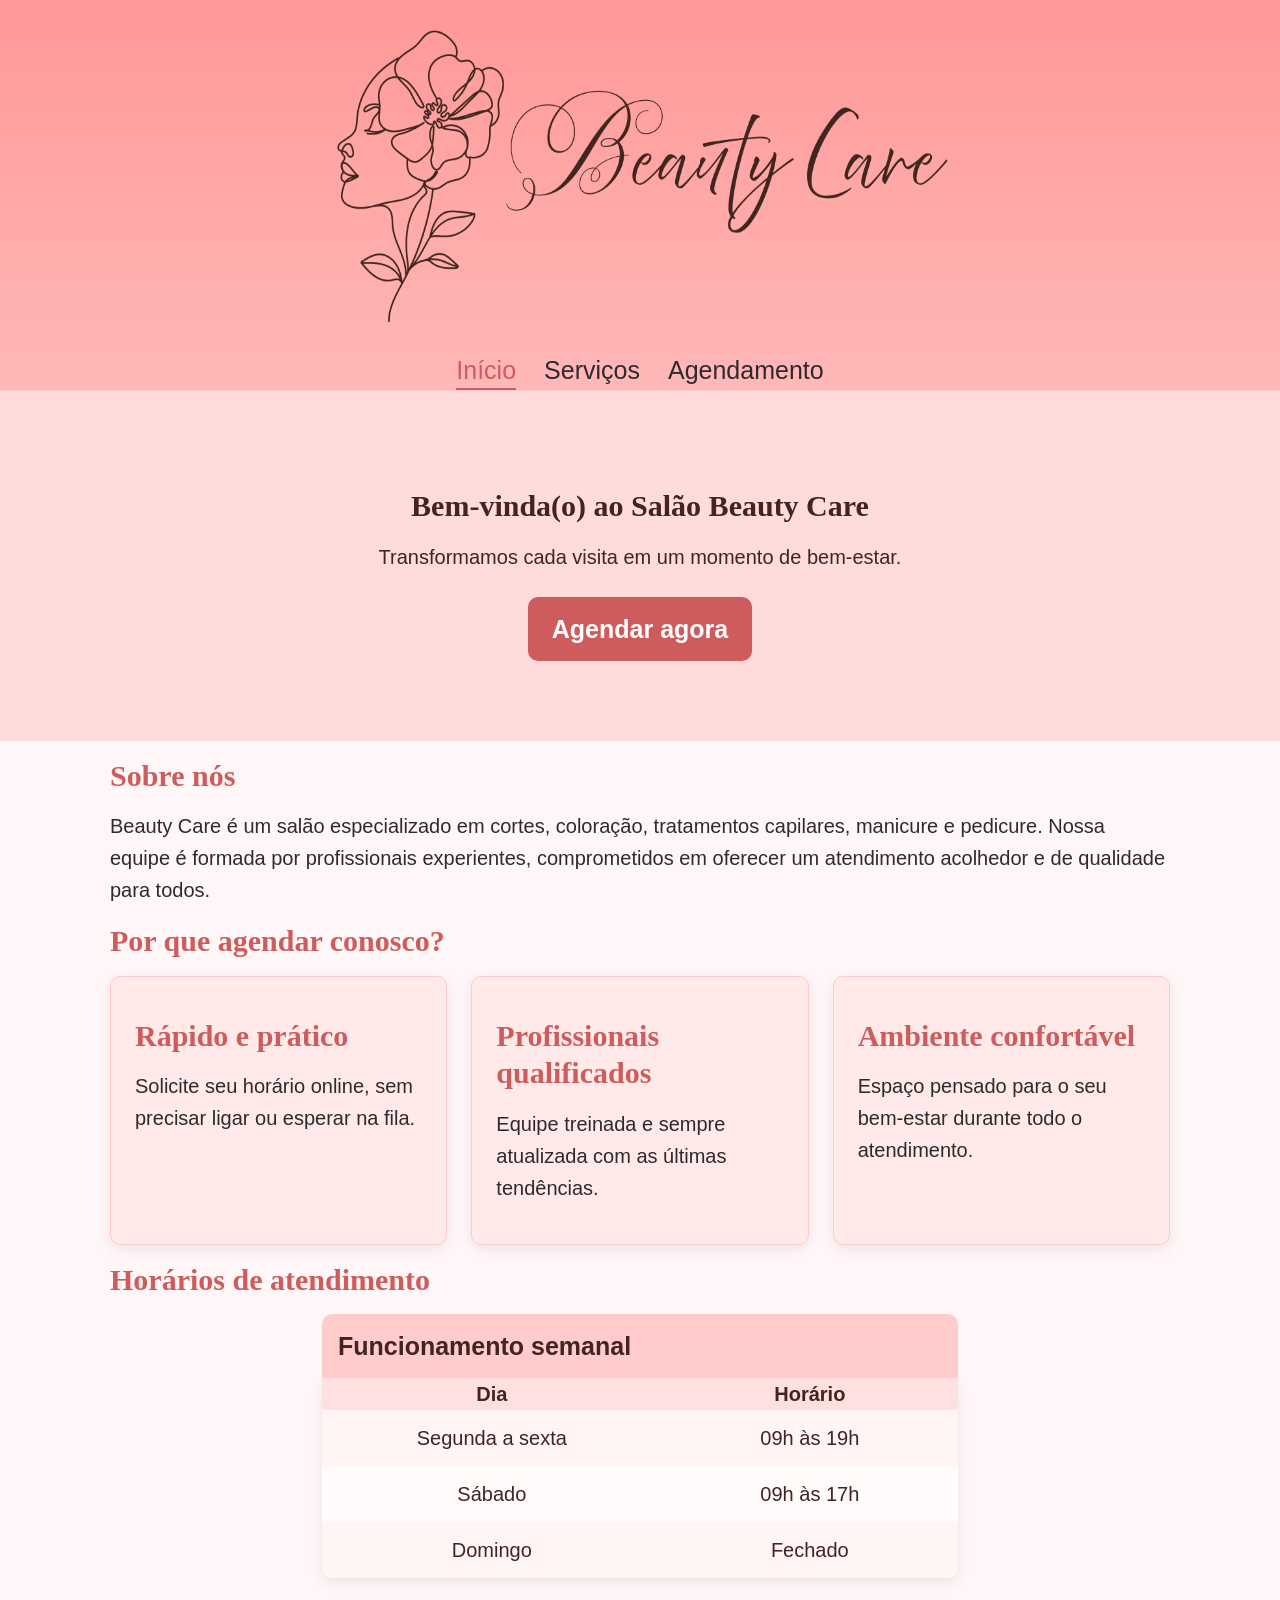
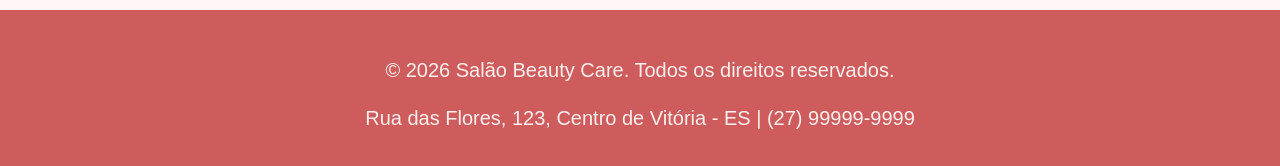
==== index.html @ 9afc5921 "First Commit :)" ====
<!DOCTYPE html>
<html lang="pt-BR">
<head>
  <meta charset="UTF-8">
  <meta name="viewport" content="width=device-width, initial-scale=1.0">
  <title>Início | Beauty Care</title>
  <meta name="description" content="Agende seu horário no Salão Beauty Care. Cortes, coloração, manicure e muito mais.">
  <link rel="stylesheet" href="css/style.css">
</head>
<body>

  <header class="site-header">
    <div class="container header-inner">
      <a href="index.html" class="logo">
        <img src="img/logo.png" alt="Beauty Care">
      </a>

      <input type="checkbox" id="menuToggle" class="menu-toggle-input">
      <label for="menuToggle" class="menu-toggle" aria-label="Abrir ou fechar menu">
        <span></span>
        <span></span>
        <span></span>
      </label>

      <nav class="main-nav" id="mainNav" aria-label="Navegação principal">
        <ul>
          <li><a href="index.html" aria-current="page">Início</a></li>
          <li><a href="servicos.html">Serviços</a></li>
          <li><a href="agendamento.html">Agendamento</a></li>
        </ul>
      </nav>
    </div>
  </header>

  <main>
    <section class="hero">
      <div class="container hero-inner">
        <h1>Bem-vinda(o) ao Salão Beauty Care</h1>
        <p>Transformamos cada visita em um momento de bem-estar.</p>
        <a href="agendamento.html" class="btn btn-primary">Agendar agora</a>
      </div>
    </section>

    <section class="sobre container" aria-labelledby="sobre-titulo">
      <h2 id="sobre-titulo">Sobre nós</h2>
      <p>
        Beauty Care é um salão especializado em cortes, coloração, tratamentos capilares,
        manicure e pedicure. Nossa equipe é formada por profissionais experientes, comprometidos em
        oferecer um atendimento acolhedor e de qualidade para todos.
      </p>
    </section>

    <section class="destaques container" aria-labelledby="destaques-titulo">
      <h2 id="destaques-titulo">Por que agendar conosco?</h2>
      <div class="cards-grid">
        <article class="card">
          <h3>Rápido e prático</h3>
          <p>Solicite seu horário online, sem precisar ligar ou esperar na fila.</p>
        </article>
        <article class="card">
          <h3>Profissionais qualificados</h3>
          <p>Equipe treinada e sempre atualizada com as últimas tendências.</p>
        </article>
        <article class="card">
          <h3>Ambiente confortável</h3>
          <p>Espaço pensado para o seu bem-estar durante todo o atendimento.</p>
        </article>
      </div>
    </section>

    <section class="horarios container" aria-labelledby="horarios-titulo">
      <h2 id="horarios-titulo">Horários de atendimento</h2>
      <table class="tabela-horarios">
        <caption>Funcionamento semanal</caption>
        <thead>
          <tr>
            <th scope="col">Dia</th>
            <th scope="col">Horário</th>
          </tr>
        </thead>
        <tbody>
          <tr>
            <th scope="row">Segunda a sexta</th>
            <td>09h às 19h</td>
          </tr>
          <tr>
            <th scope="row">Sábado</th>
            <td>09h às 17h</td>
          </tr>
          <tr>
            <th scope="row">Domingo</th>
            <td>Fechado</td>
          </tr>
        </tbody>
      </table>
    </section>
  </main>

  <footer class="site-footer">
    <div class="container footer-inner">
      <p>&copy; 2026 Salão Beauty Care. Todos os direitos reservados.</p>
      <p>Rua das Flores, 123, Centro de Vitória - ES | (27) 99999-9999</p>
    </div>
  </footer>

</body>
</html>
---- css/style.css ----
/* =========================================
   RESET BÁSICO E VARIÁVEIS
========================================= */
:root {
  --cor-primaria: #ce5c5c;
  --cor-primaria-escura: #ce5c5c;
  --cor-secundaria: #f6e9ee;
  --cor-texto: #2f2a2d;
  --cor-texto-claro: #6c6468;
  --cor-fundo: #fff7f7;
  --cor-borda: #ffcaca;
  --cor-erro: #c62828;
  --cor-sucesso: #2e7d32;
  --fonte-titulo: "Georgia", "Times New Roman", serif;
  --fonte-texto: "Segoe UI", Arial, Helvetica, sans-serif;
  --raio: 10px;
  --sombra: 0 4px 14px rgba(0, 0, 0, 0.08);
}

* {
  margin: 0;
  padding: 0;
  box-sizing: border-box;
}

html {
  scroll-behavior: smooth;
}

body {
  font-family: var(--fonte-texto);
  color: var(--cor-texto);
  background-color: var(--cor-fundo);
  line-height: 1.6;
}

h1, h2, h3 {
  font-family: var(--fonte-titulo);
  color: var(--cor-primaria-escura);
  line-height: 1.25;
}

h1 { font-size: 30px; margin-bottom: 1rem; margin-top: 1rem;}
h2 { font-size: 30px; margin-bottom: 1rem; margin-top: 1rem;}
h3 { font-size: 30px; margin-bottom: 1rem; margin-top: 1rem;}

p { font-size: 20px; margin-bottom: 1rem; margin-top: 1rem;}

a {
  color: var(--cor-primaria);
  text-decoration: none;
}

a:hover, a:focus {
  text-decoration: underline;
}

img { max-width: 100%; display: block; }

.container {
  width: 100%;
  max-width: 1100px;
  margin: 0 auto;
  padding: 0 1.25rem;
}

.sr-only {
  position: absolute;
  width: 1px; height: 1px;
  overflow: hidden;
  clip: rect(0, 0, 0, 0);
  white-space: nowrap;
}

/* =========================================
   BOTÕES
========================================= */
.btn {
  display: inline-block;
  padding: 0.75rem 1.5rem;
  border-radius: var(--raio);
  font-weight: 600;
  border: none;
  cursor: pointer;
  transition: background-color 0.2s ease, transform 0.15s ease;
  font-size: 25px;
}

.btn-primary {
  background-color: var(--cor-primaria);
  color: #fff;
}

.btn-primary:hover, .btn-primary:focus {
  background-color: var(--cor-primaria-escura);
  text-decoration: none;
  transform: translateY(-1px);
}

/* =========================================
   CABEÇALHO / NAVEGAÇÃO
========================================= */
.site-header {
  background-image: linear-gradient(to bottom, #ff9898, #ffb8b8);
  border-bottom: 1px solid var(--cor-borda);
  position: relative; /* ou static */
  top: auto;          /* remove o efeito de fixar */
  z-index: 100;
}

.header-inner {
  display: flex;
  flex-direction: column; /* empilha logo e menu */
  align-items: center;    /* centraliza horizontalmente */
}

.logo {
  margin: 0 auto;
}

.logo img {
  width: 650px;   /* menor largura */
  height: 350px;   /* mantém proporção */
  display: block;
  margin-left: 0; /* cola no canto esquerdo */
}

.main-nav ul {
  list-style: none;
  display: flex;
  gap: 1.75rem;
}

.main-nav a {
  color: var(--cor-texto);
  font-weight: 500;
  font-size: 25px;
  padding: 0.25rem 0;
  border-bottom: 2px solid transparent;
}

.main-nav a:hover,
.main-nav a[aria-current="page"] {
  color: var(--cor-primaria);
  border-bottom-color: var(--cor-primaria);
  text-decoration: none;
}

.menu-toggle-input {
  position: absolute;
  width: 1px;
  height: 1px;
  overflow: hidden;
  clip: rect(0, 0, 0, 0);
  white-space: nowrap;
}

.menu-toggle-input:focus-visible ~ .menu-toggle {
  outline: 2px solid var(--cor-primaria-escura);
  outline-offset: 2px;
}

.menu-toggle {
  display: none;
  flex-direction: column;
  justify-content: space-between;
  width: 28px;
  height: 20px;
  background: none;
  border: none;
  cursor: pointer;
  padding: 0;
}

.menu-toggle span {
  display: block;
  height: 3px;
  width: 100%;
  background-color: var(--cor-primaria-escura);
  border-radius: 2px;
}

/* =========================================
   HERO
========================================= */
.hero {
  background-color: #ffdbdb;
  padding: 5rem 0;
  text-align: center;
  color: #402520;
}
.hero h1,
.hero p {
  color: #402520;
}

.hero p {
  max-width: 560px;
  margin: 0 auto 1.5rem;
  color: #402520;
}

/* =========================================
   SEÇÕES GERAIS
========================================= */
main section {
  padding: 3rem 0;
}

.page-intro {
  padding-bottom: 1.5rem;
}

.page-intro p {
  color: var(--cor-texto-claro);
}

/* =========================================
   CARDS
========================================= */
.cards-grid {
  display: grid;
  grid-template-columns: repeat(3, 1fr);
  gap: 1.5rem;
}

.card {
  background-color: #ffe9e9;
  border: 1px solid var(--cor-borda);
  border-radius: var(--raio);
  padding: 1.5rem;
  box-shadow: var(--sombra);
}

.servico .preco {
  font-weight: 700;
  color: var(--cor-primaria-escura);
  margin-top: 0.5rem;
}

.page-intro p {
  color: #402520;
}

.cta-box {
  text-align: center;
  margin-top: 2.5rem;
}

.cta-box p {
  color: var(--cor-texto-claro);
  color: #402520;
}

/* =========================================
   TABELA DE HORÁRIOS
========================================= */
.tabela-horarios {
  width: 60%;
  margin: 0 auto;
  border-collapse: collapse;
  background-color: #fffbfb;
  box-shadow: var(--sombra);
  border-radius: var(--raio);
  overflow: hidden;
}

.tabela-horarios caption {
  text-align: left;
  padding: 0.75rem 1rem;
  font-weight: bold;
  background-color: #ffcbcb;
  font-size: 25px;
  color: #402520;
}

.tabela-horarios thead th {
  font-weight: bold;
  background-color: #ffe0e0;
  color: #402520;
  font-size: 20px;
}

.tabela-horarios tbody th {
  font-weight: normal;
  color: #402520;
  font-size: 20px;
}

.tabela-horarios td {
  font-weight: normal;
  padding: 0.75rem 1rem;
  border-bottom: none;
  text-align: center;
  color: #402520;
  font-size: 20px;
}

.tabela-horarios tbody tr:nth-child(odd) {
  background-color: #fff5f5;
}

/* =========================================
   FORMULÁRIO
========================================= */
.form-section form {
  max-width: 640px;
  margin: 0 auto;
  background-color: #fff;
  border: 1px solid var(--cor-borda);
  border-radius: var(--raio);
  padding: 2rem;
  box-shadow: var(--sombra);
}

.form-group {
  margin-bottom: 1.25rem;
  display: flex;
  flex-direction: column;
}

.form-row {
  display: grid;
  grid-template-columns: 1fr 1fr;
  gap: 1rem;
}

label {
  font-weight: 600;
  margin-bottom: 0.35rem;
  font-size: 25px;
}

input, select, textarea {
  padding: 0.65rem 0.75rem;
  border: 1px solid var(--cor-borda);
  border-radius: 6px;
  font-family: inherit;
  font-size: 20px;
  background-color: #fff;
  color: var(--cor-texto);
}

input:focus, select:focus, textarea:focus {
  outline: none;
  border-color: var(--cor-primaria);
  box-shadow: 0 0 0 3px rgba(184, 73, 122, 0.15);
}

input:invalid:not(:placeholder-shown), select:invalid, textarea:invalid:not(:placeholder-shown) {
  border-color: var(--cor-erro);
}

.aviso-horario {
  font-size: 0.85rem;
  color: var(--cor-texto-claro);
  margin-top: -0.5rem;
  margin-bottom: 1.25rem;
}

/* =========================================
   RODAPÉ
========================================= */
.site-footer {
  background-color: var(--cor-primaria-escura);
  color: #fff;
  padding: 1.75rem 0;
  margin-top: 2rem;
  text-align: center;
}

.site-footer p {
  margin-bottom: 0.25rem;
  font-size: 20px;
  opacity: 0.9;
}

/* =========================================
   RESPONSIVIDADE
========================================= */
@media (max-width: 900px) {
  .cards-grid {
    grid-template-columns: repeat(2, 1fr);
  }
}

@media (max-width: 700px) {
  .menu-toggle {
    display: flex;
  }

  .main-nav {
    margin-left: auto;
    position: static;
    width: 100%;
    max-height: 0;
    overflow: hidden;
    transition: max-height 0.3s ease;
  }

  .menu-toggle-input:checked ~ .main-nav {
    max-height: 300px;
  }

  .main-nav ul {
    flex-direction: column;
    gap: 0;
    padding: 0.5rem 1.25rem 1rem;
  }

  .main-nav li {
    border-bottom: 1px solid var(--cor-borda);
  }

  .main-nav li:last-child {
    border-bottom: none;
  }

  .main-nav a {
    display: block;
    padding: 0.75rem 0;
  }

  .hero h1 { font-size: 1.8rem; }

  .cards-grid {
    grid-template-columns: 1fr;
  }

  .form-row {
    grid-template-columns: 1fr;
  }

  .form-section form {
    padding: 1.25rem;
  }
}

@media (max-width: 420px) {
  h1 { font-size: 1.6rem; }
  .hero { padding: 2.5rem 0; }
}
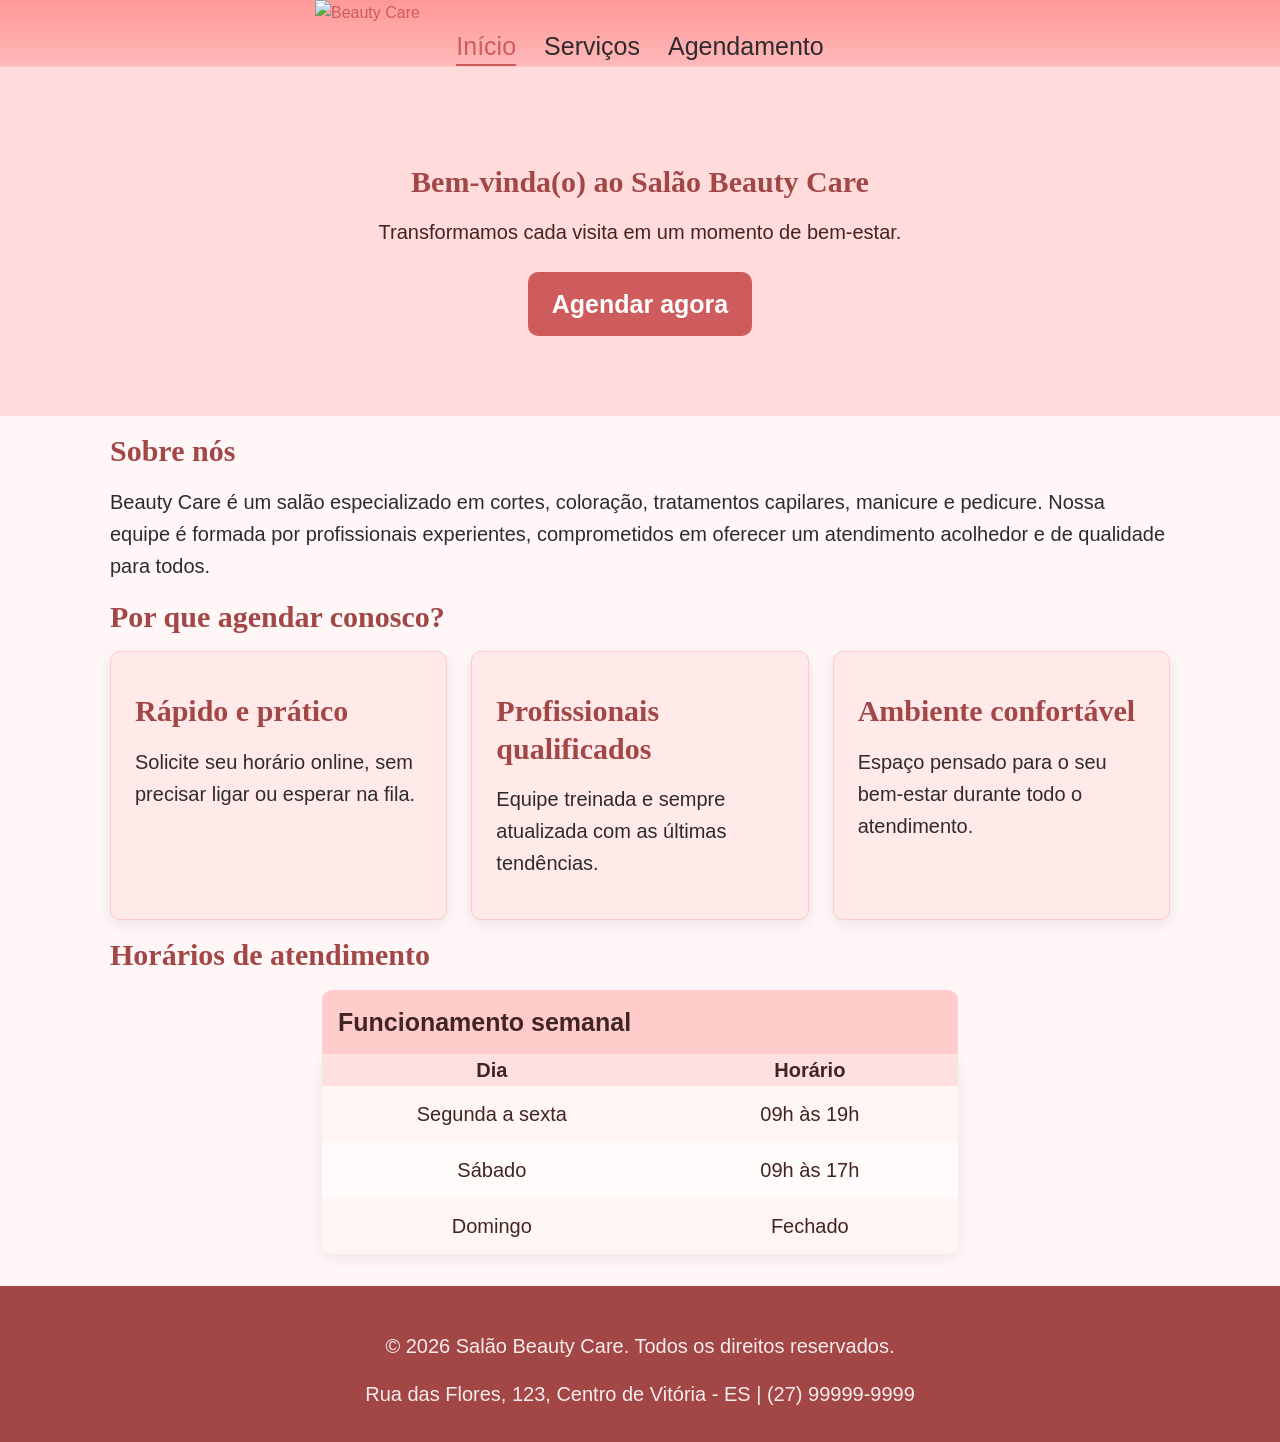
==== commit 03325e13: "dda" ====
--- a/index.html
+++ b/index.html
@@ -1,20 +1,30 @@
 <!DOCTYPE html>
 <html lang="pt-BR">
 <head>
+  <!-- Informações que o navegador usa para configurar a página, mas que não aparecem na tela -->
   <meta charset="UTF-8">
+  <!-- Faz a página se adaptar bem a telas de diferentes tamanhos, como celulares e tablets -->
   <meta name="viewport" content="width=device-width, initial-scale=1.0">
   <title>Início | Beauty Care</title>
+  <!-- Breve descrição da página, usada por mecanismos de busca como o Google -->
   <meta name="description" content="Agende seu horário no Salão Beauty Care. Cortes, coloração, manicure e muito mais.">
-  <link rel="stylesheet" href="css/style.css">
+  <link rel="stylesheet" href="css/style.css"> <!-- Arquivo responsável pela aparência visual da página -->
 </head>
 <body>
 
+  <!-- 
+    CABEÇALHO DA PÁGINA
+    Traz a logo do salão e o menu de navegação, presente em todas as páginas do site.
+  -->
   <header class="site-header">
     <div class="container header-inner">
       <a href="index.html" class="logo">
         <img src="img/logo.png" alt="Beauty Care">
       </a>
 
+      <!-- 
+        Menu "sanduíche" para dispositivos móveis, feito apenas com HTML e CSS, usando o comportamento de uma checkbox para abrir e fechar.
+      -->
       <input type="checkbox" id="menuToggle" class="menu-toggle-input">
       <label for="menuToggle" class="menu-toggle" aria-label="Abrir ou fechar menu">
         <span></span>
@@ -22,8 +32,10 @@
         <span></span>
       </label>
 
+      <!-- Links de navegação para as demais páginas do site -->
       <nav class="main-nav" id="mainNav" aria-label="Navegação principal">
         <ul>
+          <!-- "aria-current" informa aos leitores de tela que esta é a página em que a pessoa está -->
           <li><a href="index.html" aria-current="page">Início</a></li>
           <li><a href="servicos.html">Serviços</a></li>
           <li><a href="agendamento.html">Agendamento</a></li>
@@ -33,6 +45,11 @@
   </header>
 
   <main>
+    <!-- 
+      SEÇÃO DE DESTAQUE (HERO)
+      É o primeiro conteúdo visível da página, com uma mensagem de boas-vindas 
+      e um botão que leva direto para o agendamento.
+    -->
     <section class="hero">
       <div class="container hero-inner">
         <h1>Bem-vinda(o) ao Salão Beauty Care</h1>
@@ -41,6 +58,10 @@
       </div>
     </section>
 
+    <!-- 
+      SEÇÃO "SOBRE NÓS"
+      Um breve texto explicando o que é o salão e quais serviços oferece.
+    -->
     <section class="sobre container" aria-labelledby="sobre-titulo">
       <h2 id="sobre-titulo">Sobre nós</h2>
       <p>
@@ -50,6 +71,10 @@
       </p>
     </section>
 
+    <!-- 
+      SEÇÃO DE DESTAQUES
+      Três cartões apresentando os principais diferenciais do salão.
+    -->
     <section class="destaques container" aria-labelledby="destaques-titulo">
       <h2 id="destaques-titulo">Por que agendar conosco?</h2>
       <div class="cards-grid">
@@ -68,9 +93,14 @@
       </div>
     </section>
 
+    <!-- 
+      SEÇÃO DE HORÁRIOS
+      Uma tabela mostrando os dias e horários de funcionamento do salão.
+    -->
     <section class="horarios container" aria-labelledby="horarios-titulo">
       <h2 id="horarios-titulo">Horários de atendimento</h2>
       <table class="tabela-horarios">
+        <!-- A legenda descreve o conteúdo da tabela para quem usa leitor de tela -->
         <caption>Funcionamento semanal</caption>
         <thead>
           <tr>
@@ -80,6 +110,7 @@
         </thead>
         <tbody>
           <tr>
+            <!-- "scope='row'" indica que este cabeçalho se refere à linha inteira -->
             <th scope="row">Segunda a sexta</th>
             <td>09h às 19h</td>
           </tr>
@@ -96,6 +127,10 @@
     </section>
   </main>
 
+  <!-- 
+    RODAPÉ DA PÁGINA
+    Traz informações de direitos autorais e os dados de contato e endereço do salão.
+  -->
   <footer class="site-footer">
     <div class="container footer-inner">
       <p>&copy; 2026 Salão Beauty Care. Todos os direitos reservados.</p>
@@ -104,4 +139,4 @@
   </footer>
 
 </body>
-</html>
+</html>
--- a/css/style.css
+++ b/css/style.css
@@ -1,39 +1,45 @@
 /* =========================================
    RESET BÁSICO E VARIÁVEIS
+   Aqui ficam as cores, fontes e medidas que se repetem pelo site,
+   guardadas em variáveis para facilitar mudanças futuras.
 ========================================= */
 :root {
-  --cor-primaria: #ce5c5c;
-  --cor-primaria-escura: #ce5c5c;
-  --cor-secundaria: #f6e9ee;
-  --cor-texto: #2f2a2d;
-  --cor-texto-claro: #6c6468;
-  --cor-fundo: #fff7f7;
-  --cor-borda: #ffcaca;
-  --cor-erro: #c62828;
-  --cor-sucesso: #2e7d32;
-  --fonte-titulo: "Georgia", "Times New Roman", serif;
-  --fonte-texto: "Segoe UI", Arial, Helvetica, sans-serif;
-  --raio: 10px;
-  --sombra: 0 4px 14px rgba(0, 0, 0, 0.08);
-}
-
+  --cor-primaria: #ce5c5c;        /* Cor principal, usada em botões, links e destaques */
+  --cor-primaria-escura: #a34646; /* Versão mais escura da cor principal, usada em hover e títulos */
+  --cor-secundaria: #f6e9ee;      /* Cor de apoio, tom mais suave */
+  --cor-texto: #2f2a2d;           /* Cor padrão dos textos */
+  --cor-texto-claro: #6c6468;     /* Cor mais suave, usada em textos secundários */
+  --cor-fundo: #fff7f7;           /* Cor de fundo geral da página */
+  --cor-borda: #ffcaca;           /* Cor usada em bordas de campos, cartões e tabelas */
+  --cor-erro: #c62828;            /* Cor usada para indicar campos inválidos */
+  --cor-sucesso: #1e6335;         /* Cor usada na mensagem de confirmação de envio */
+  --fonte-titulo: "Georgia", "Times New Roman", serif;      /* Fonte usada nos títulos */
+  --fonte-texto: "Segoe UI", Arial, Helvetica, sans-serif;  /* Fonte usada nos textos comuns */
+  --raio: 10px;                    /* Arredondamento padrão de cantos (botões, cartões, etc.) */
+  --sombra: 0 4px 14px rgba(0, 0, 0, 0.08); /* Sombra suave usada em cartões e formulário */
+}
+
+/* Remove margens e espaçamentos padrão do navegador, para começar do zero */
 * {
   margin: 0;
   padding: 0;
-  box-sizing: border-box;
-}
-
+  box-sizing: border-box; /* Faz o tamanho de bordas e espaçamentos internos não somarem à largura definida */
+}
+
+/* Faz a rolagem até âncoras (como o #confirmacao) acontecer de forma suave, e não abrupta */
 html {
   scroll-behavior: smooth;
 }
 
+/* Estilo base aplicado a todo o corpo da página */
 body {
   font-family: var(--fonte-texto);
   color: var(--cor-texto);
   background-color: var(--cor-fundo);
-  line-height: 1.6;
-}
-
+  line-height: 1.6; /* Espaçamento entre linhas, para melhorar a leitura */
+}
+
+/* Estilo padrão para todos os títulos do site */
 h1, h2, h3 {
   font-family: var(--fonte-titulo);
   color: var(--cor-primaria-escura);
@@ -46,6 +52,7 @@
 
 p { font-size: 20px; margin-bottom: 1rem; margin-top: 1rem;}
 
+/* Estilo padrão dos links */
 a {
   color: var(--cor-primaria);
   text-decoration: none;
@@ -55,8 +62,10 @@
   text-decoration: underline;
 }
 
+/* Evita que imagens ultrapassem o tamanho do elemento que as contém */
 img { max-width: 100%; display: block; }
 
+/* Centraliza o conteúdo e limita a largura máxima, para não esticar demais em telas grandes */
 .container {
   width: 100%;
   max-width: 1100px;
@@ -64,6 +73,10 @@
   padding: 0 1.25rem;
 }
 
+/* 
+  Esconde o elemento visualmente, mas mantém acessível para leitores de tela.
+  Usado, por exemplo, no título oculto do formulário.
+*/
 .sr-only {
   position: absolute;
   width: 1px; height: 1px;
@@ -74,6 +87,7 @@
 
 /* =========================================
    BOTÕES
+   Estilo aplicado aos botões e links com aparência de botão (como "Agendar agora").
 ========================================= */
 .btn {
   display: inline-block;
@@ -82,7 +96,7 @@
   font-weight: 600;
   border: none;
   cursor: pointer;
-  transition: background-color 0.2s ease, transform 0.15s ease;
+  transition: background-color 0.2s ease, transform 0.15s ease; /* Suaviza a mudança de cor e o leve movimento ao passar o mouse */
   font-size: 25px;
 }
 
@@ -91,6 +105,7 @@
   color: #fff;
 }
 
+/* Ao passar o mouse ou focar no botão, ele escurece um pouco e sobe levemente */
 .btn-primary:hover, .btn-primary:focus {
   background-color: var(--cor-primaria-escura);
   text-decoration: none;
@@ -99,19 +114,17 @@
 
 /* =========================================
    CABEÇALHO / NAVEGAÇÃO
+   Estilo do topo da página, com logo e menu de navegação.
 ========================================= */
 .site-header {
-  background-image: linear-gradient(to bottom, #ff9898, #ffb8b8);
+  background-image: linear-gradient(to bottom, #ff9898, #ffb8b8); /* Fundo em degradê suave */
   border-bottom: 1px solid var(--cor-borda);
-  position: relative; /* ou static */
-  top: auto;          /* remove o efeito de fixar */
-  z-index: 100;
 }
 
 .header-inner {
   display: flex;
-  flex-direction: column; /* empilha logo e menu */
-  align-items: center;    /* centraliza horizontalmente */
+  flex-direction: column; /* Empilha logo e menu */
+  align-items: center;    /* Centraliza horizontalmente */
 }
 
 .logo {
@@ -119,12 +132,12 @@
 }
 
 .logo img {
-  width: 650px;   /* menor largura */
-  height: 350px;   /* mantém proporção */
+  width: 650px;    /* Define a largura da logo */
+  height: auto;    /* Ajusta a altura automaticamente, preservando a proporção da imagem original */
   display: block;
-  margin-left: 0; /* cola no canto esquerdo */
-}
-
+}
+
+/* Remove marcadores da lista e organiza os itens do menu lado a lado */
 .main-nav ul {
   list-style: none;
   display: flex;
@@ -136,9 +149,10 @@
   font-weight: 500;
   font-size: 25px;
   padding: 0.25rem 0;
-  border-bottom: 2px solid transparent;
-}
-
+  border-bottom: 2px solid transparent; /* Espaço reservado para a linha que aparece no hover/página ativa */
+}
+
+/* Destaca o link da página em que a pessoa está, ou ao passar o mouse */
 .main-nav a:hover,
 .main-nav a[aria-current="page"] {
   color: var(--cor-primaria);
@@ -146,6 +160,7 @@
   text-decoration: none;
 }
 
+/* Esconde visualmente a checkbox usada no menu mobile, mas mantém funcional */
 .menu-toggle-input {
   position: absolute;
   width: 1px;
@@ -155,11 +170,13 @@
   white-space: nowrap;
 }
 
+/* Mostra um contorno de foco no ícone do menu, quando a checkbox é acessada via teclado */
 .menu-toggle-input:focus-visible ~ .menu-toggle {
   outline: 2px solid var(--cor-primaria-escura);
   outline-offset: 2px;
 }
 
+/* Ícone do menu "sanduíche" (três linhas), escondido por padrão e exibido só em telas pequenas */
 .menu-toggle {
   display: none;
   flex-direction: column;
@@ -182,6 +199,7 @@
 
 /* =========================================
    HERO
+   Seção de destaque logo no início da página inicial.
 ========================================= */
 .hero {
   background-color: #ffdbdb;
@@ -189,19 +207,15 @@
   text-align: center;
   color: #402520;
 }
-.hero h1,
-.hero p {
-  color: #402520;
-}
 
 .hero p {
   max-width: 560px;
   margin: 0 auto 1.5rem;
-  color: #402520;
 }
 
 /* =========================================
    SEÇÕES GERAIS
+   Espaçamento padrão aplicado a todas as seções do conteúdo principal.
 ========================================= */
 main section {
   padding: 3rem 0;
@@ -212,15 +226,16 @@
 }
 
 .page-intro p {
-  color: var(--cor-texto-claro);
+  color: #402520;
 }
 
 /* =========================================
    CARDS
+   Estilo dos cartões usados para exibir destaques e serviços.
 ========================================= */
 .cards-grid {
   display: grid;
-  grid-template-columns: repeat(3, 1fr);
+  grid-template-columns: repeat(3, 1fr); /* Três colunas iguais lado a lado */
   gap: 1.5rem;
 }
 
@@ -238,31 +253,27 @@
   margin-top: 0.5rem;
 }
 
-.page-intro p {
-  color: #402520;
-}
-
 .cta-box {
   text-align: center;
   margin-top: 2.5rem;
 }
 
 .cta-box p {
-  color: var(--cor-texto-claro);
   color: #402520;
 }
 
 /* =========================================
    TABELA DE HORÁRIOS
+   Estilo da tabela exibida na página inicial, com os dias e horários de funcionamento.
 ========================================= */
 .tabela-horarios {
   width: 60%;
   margin: 0 auto;
-  border-collapse: collapse;
+  border-collapse: collapse; /* Une as bordas das células, evitando espaçamento duplo entre elas */
   background-color: #fffbfb;
   box-shadow: var(--sombra);
   border-radius: var(--raio);
-  overflow: hidden;
+  overflow: hidden; /* Garante que o arredondamento das bordas também recorte o conteúdo interno */
 }
 
 .tabela-horarios caption {
@@ -290,18 +301,19 @@
 .tabela-horarios td {
   font-weight: normal;
   padding: 0.75rem 1rem;
-  border-bottom: none;
   text-align: center;
   color: #402520;
   font-size: 20px;
 }
 
+/* Alterna a cor de fundo das linhas ímpares, facilitando a leitura da tabela */
 .tabela-horarios tbody tr:nth-child(odd) {
   background-color: #fff5f5;
 }
 
 /* =========================================
    FORMULÁRIO
+   Estilo aplicado ao formulário de agendamento e seus campos.
 ========================================= */
 .form-section form {
   max-width: 640px;
@@ -316,12 +328,12 @@
 .form-group {
   margin-bottom: 1.25rem;
   display: flex;
-  flex-direction: column;
+  flex-direction: column; /* Coloca o rótulo em cima e o campo embaixo */
 }
 
 .form-row {
   display: grid;
-  grid-template-columns: 1fr 1fr;
+  grid-template-columns: 1fr 1fr; /* Duas colunas iguais, usadas para "Data" e "Horário" lado a lado */
   gap: 1rem;
 }
 
@@ -341,12 +353,14 @@
   color: var(--cor-texto);
 }
 
+/* Destaca o campo em uso, com uma borda e um brilho suave ao redor */
 input:focus, select:focus, textarea:focus {
   outline: none;
   border-color: var(--cor-primaria);
   box-shadow: 0 0 0 3px rgba(184, 73, 122, 0.15);
 }
 
+/* Deixa a borda vermelha quando o campo é preenchido de forma inválida */
 input:invalid:not(:placeholder-shown), select:invalid, textarea:invalid:not(:placeholder-shown) {
   border-color: var(--cor-erro);
 }
@@ -360,6 +374,7 @@
 
 /* =========================================
    RODAPÉ
+   Estilo da faixa final da página, presente em todo o site.
 ========================================= */
 .site-footer {
   background-color: var(--cor-primaria-escura);
@@ -377,33 +392,39 @@
 
 /* =========================================
    RESPONSIVIDADE
-========================================= */
+   Ajustes aplicados conforme o tamanho da tela diminui, para telas 
+   de tablets e celulares.
+========================================= */
+
+/* Telas médias: cartões passam de 3 para 2 colunas */
 @media (max-width: 900px) {
   .cards-grid {
     grid-template-columns: repeat(2, 1fr);
   }
 }
 
+/* Telas pequenas: ativa o menu mobile e reorganiza o layout em coluna única */
 @media (max-width: 700px) {
   .menu-toggle {
-    display: flex;
+    display: flex; /* Mostra o ícone do menu sanduíche */
   }
 
   .main-nav {
     margin-left: auto;
     position: static;
     width: 100%;
-    max-height: 0;
+    max-height: 0;    /* Menu começa "fechado" (sem altura) */
     overflow: hidden;
-    transition: max-height 0.3s ease;
-  }
-
+    transition: max-height 0.3s ease; /* Suaviza a abertura e o fechamento do menu */
+  }
+
+  /* Quando a checkbox do menu está marcada, o menu ganha altura e aparece */
   .menu-toggle-input:checked ~ .main-nav {
     max-height: 300px;
   }
 
   .main-nav ul {
-    flex-direction: column;
+    flex-direction: column; /* Itens do menu empilhados, um abaixo do outro */
     gap: 0;
     padding: 0.5rem 1.25rem 1rem;
   }
@@ -424,18 +445,24 @@
   .hero h1 { font-size: 1.8rem; }
 
   .cards-grid {
-    grid-template-columns: 1fr;
+    grid-template-columns: 1fr; /* Uma única coluna em telas pequenas */
   }
 
   .form-row {
-    grid-template-columns: 1fr;
+    grid-template-columns: 1fr; /* "Data" e "Horário" passam a ficar um embaixo do outro */
   }
 
   .form-section form {
     padding: 1.25rem;
   }
-}
-
+
+  .logo img {
+    width: 100%;
+    max-width: 320px; /* Evita que a logo fique grande demais em telas pequenas */
+  }
+}
+
+/* Telas bem pequenas: reduz ainda mais o tamanho do título e o espaçamento do hero */
 @media (max-width: 420px) {
   h1 { font-size: 1.6rem; }
   .hero { padding: 2.5rem 0; }
